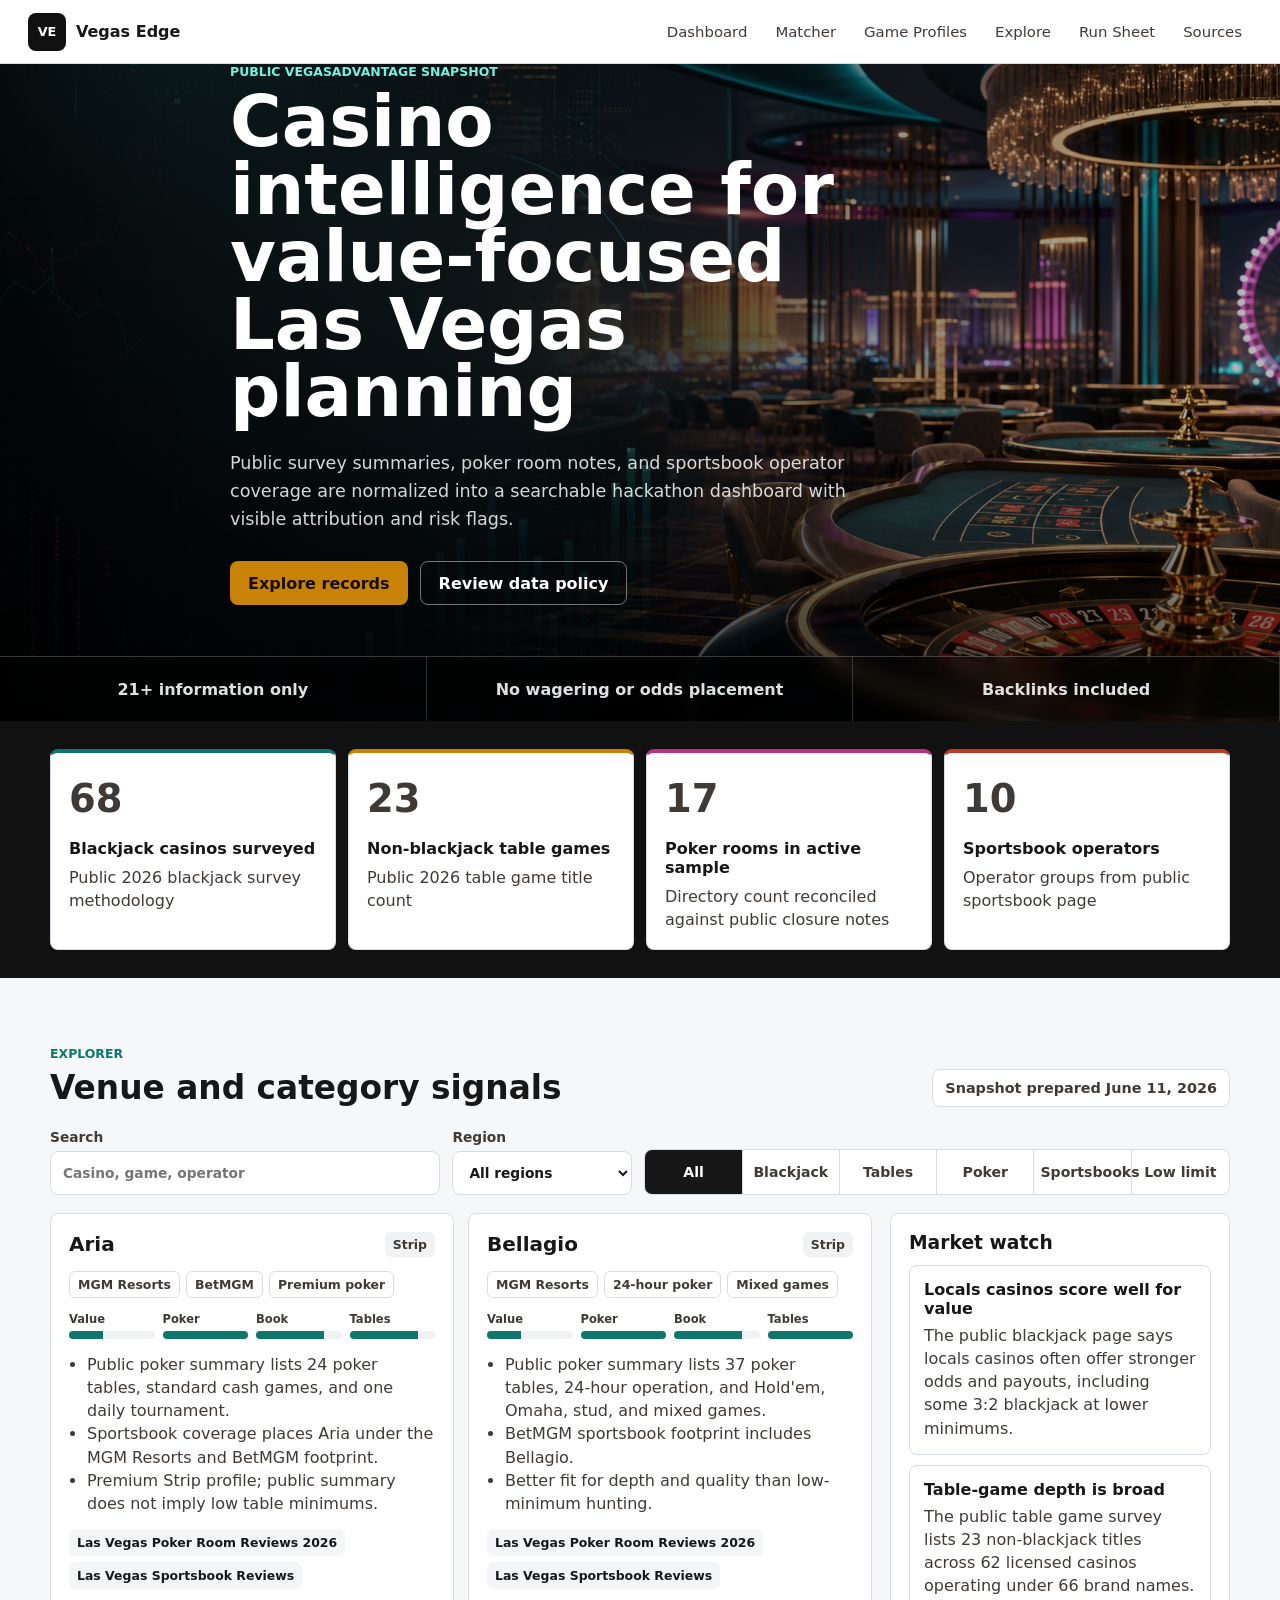
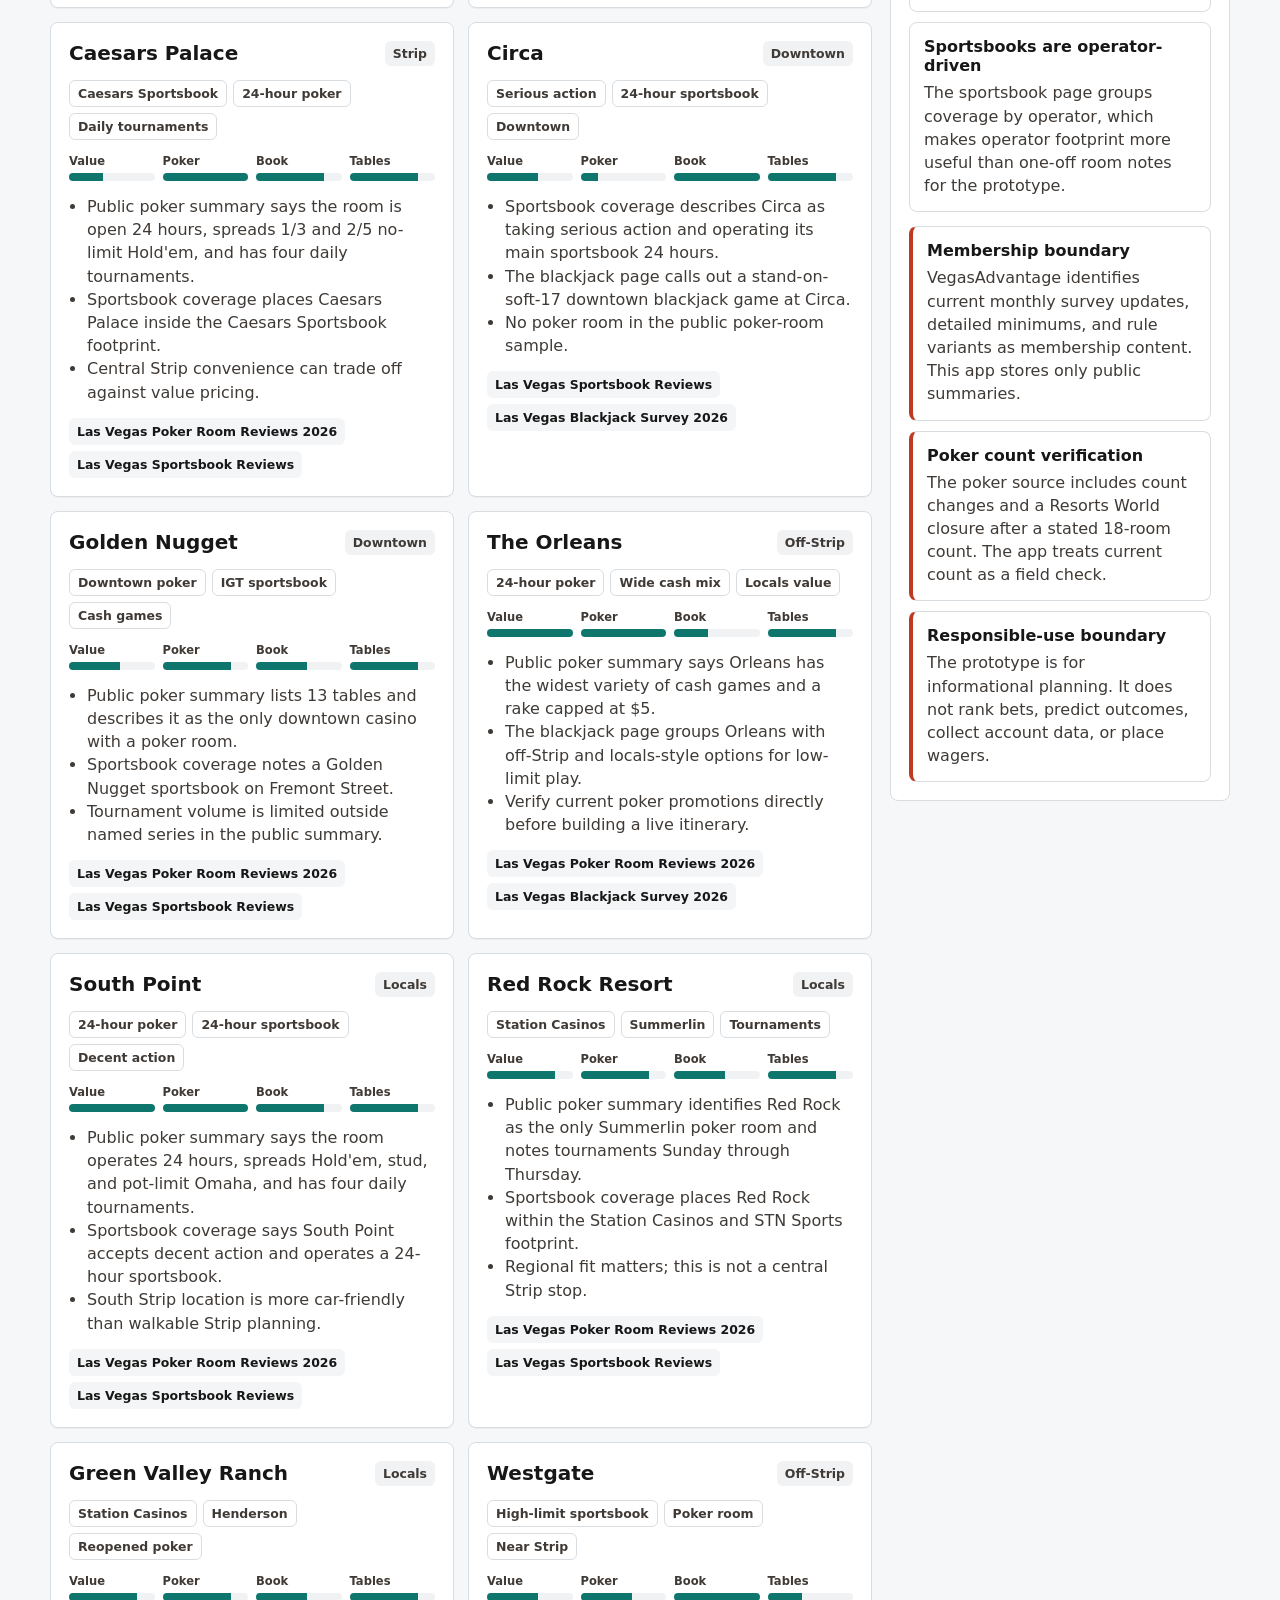
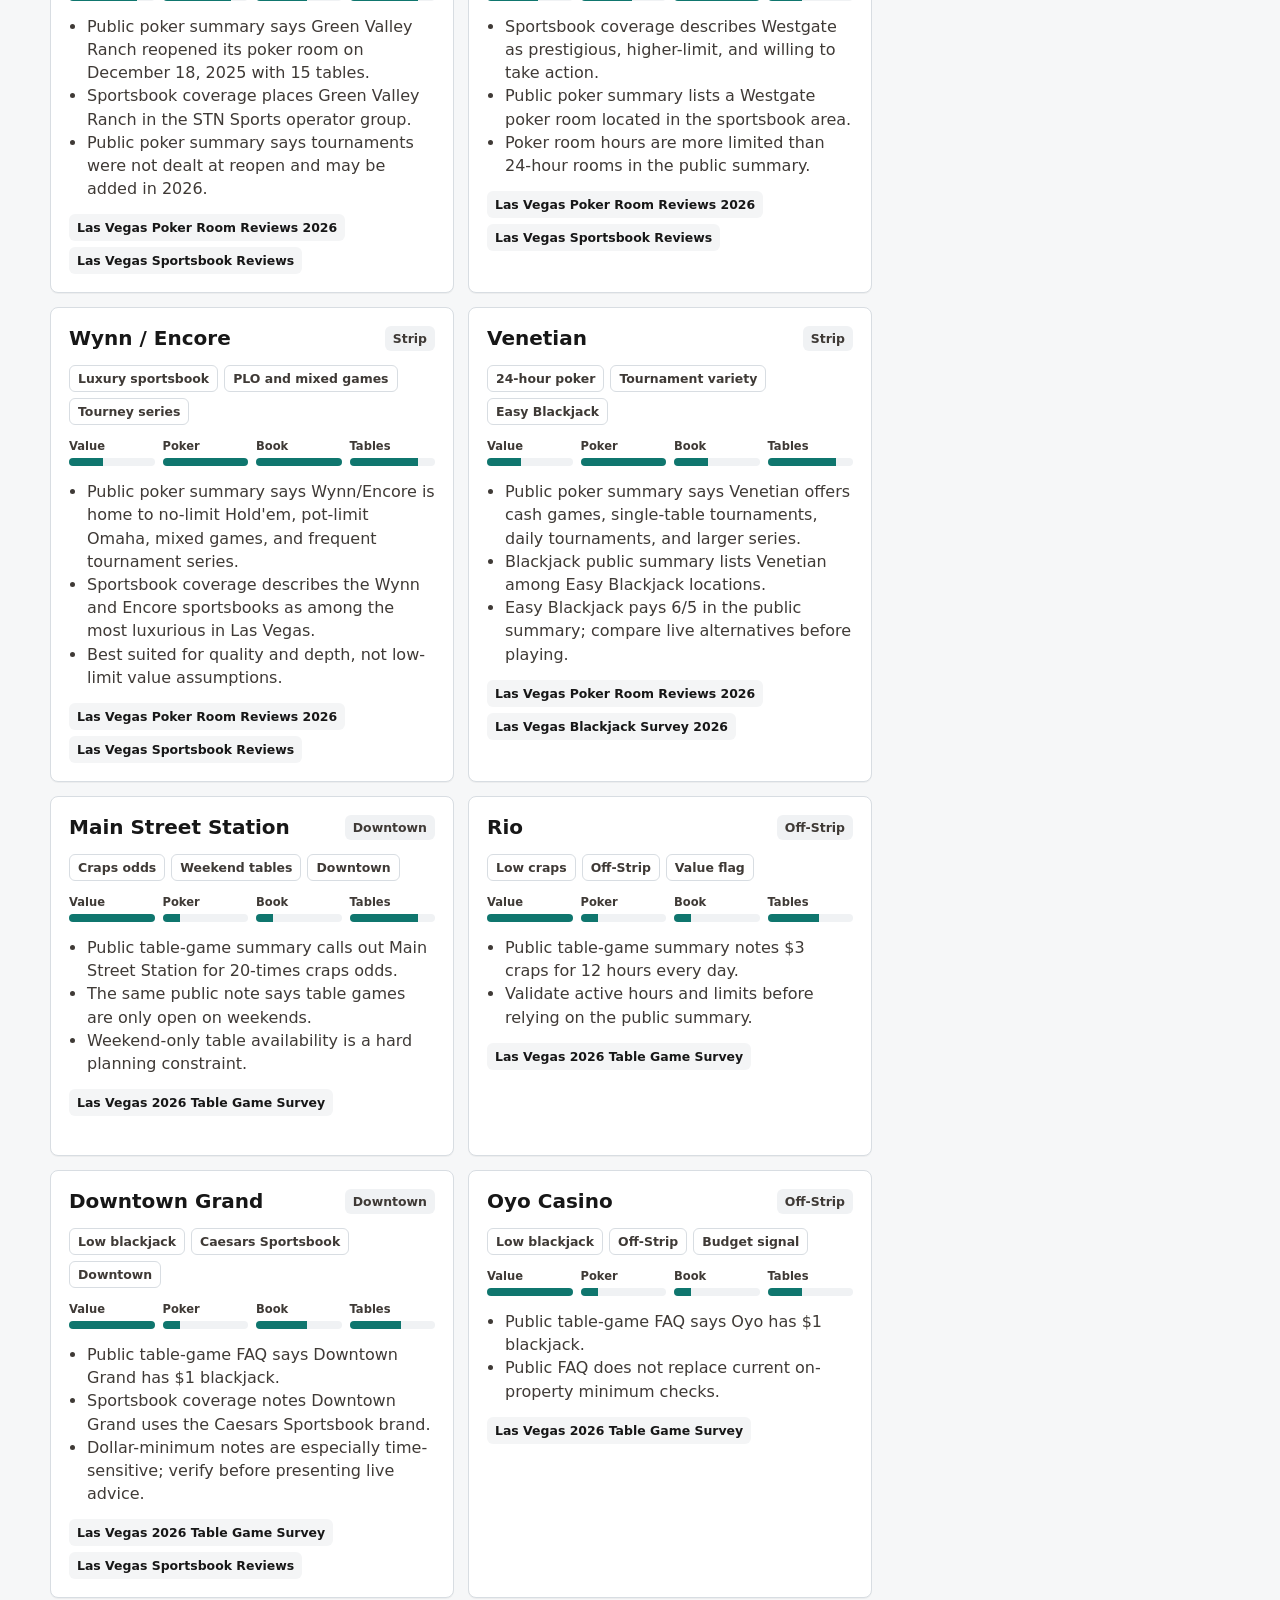
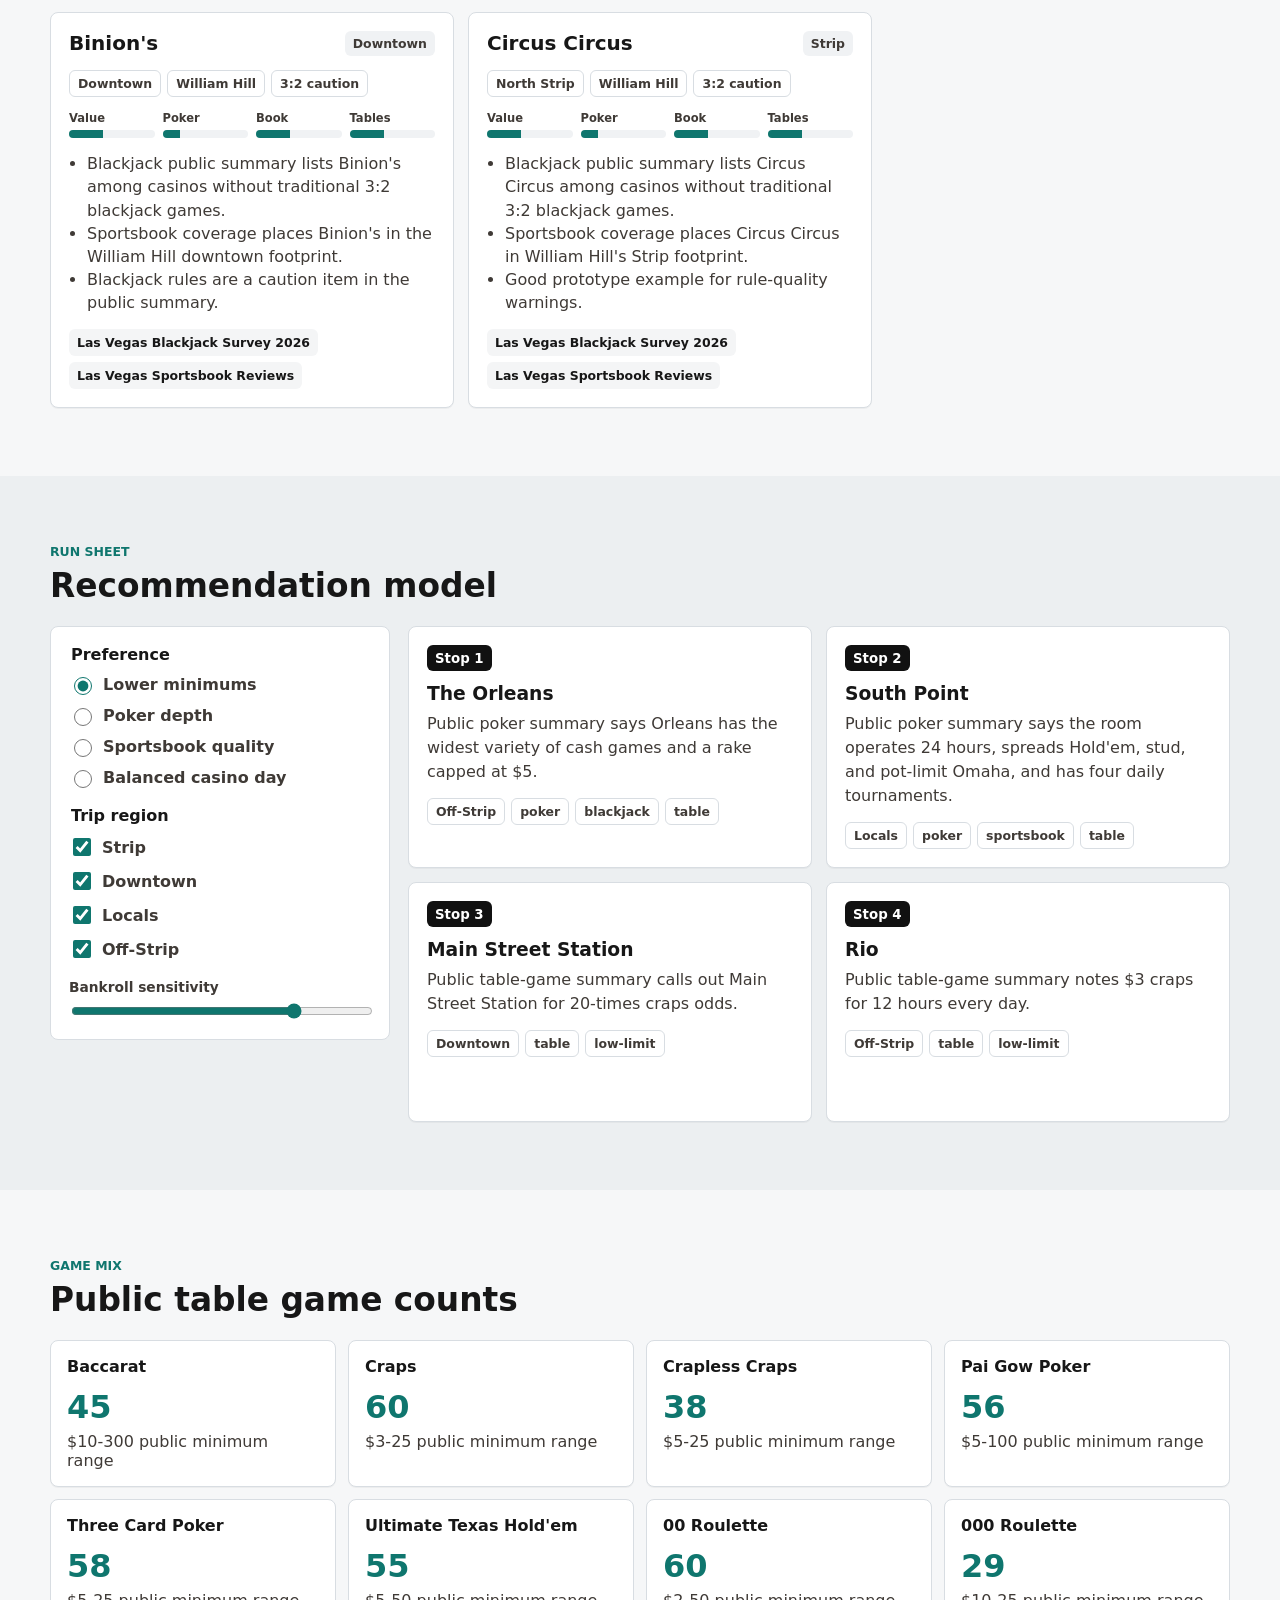
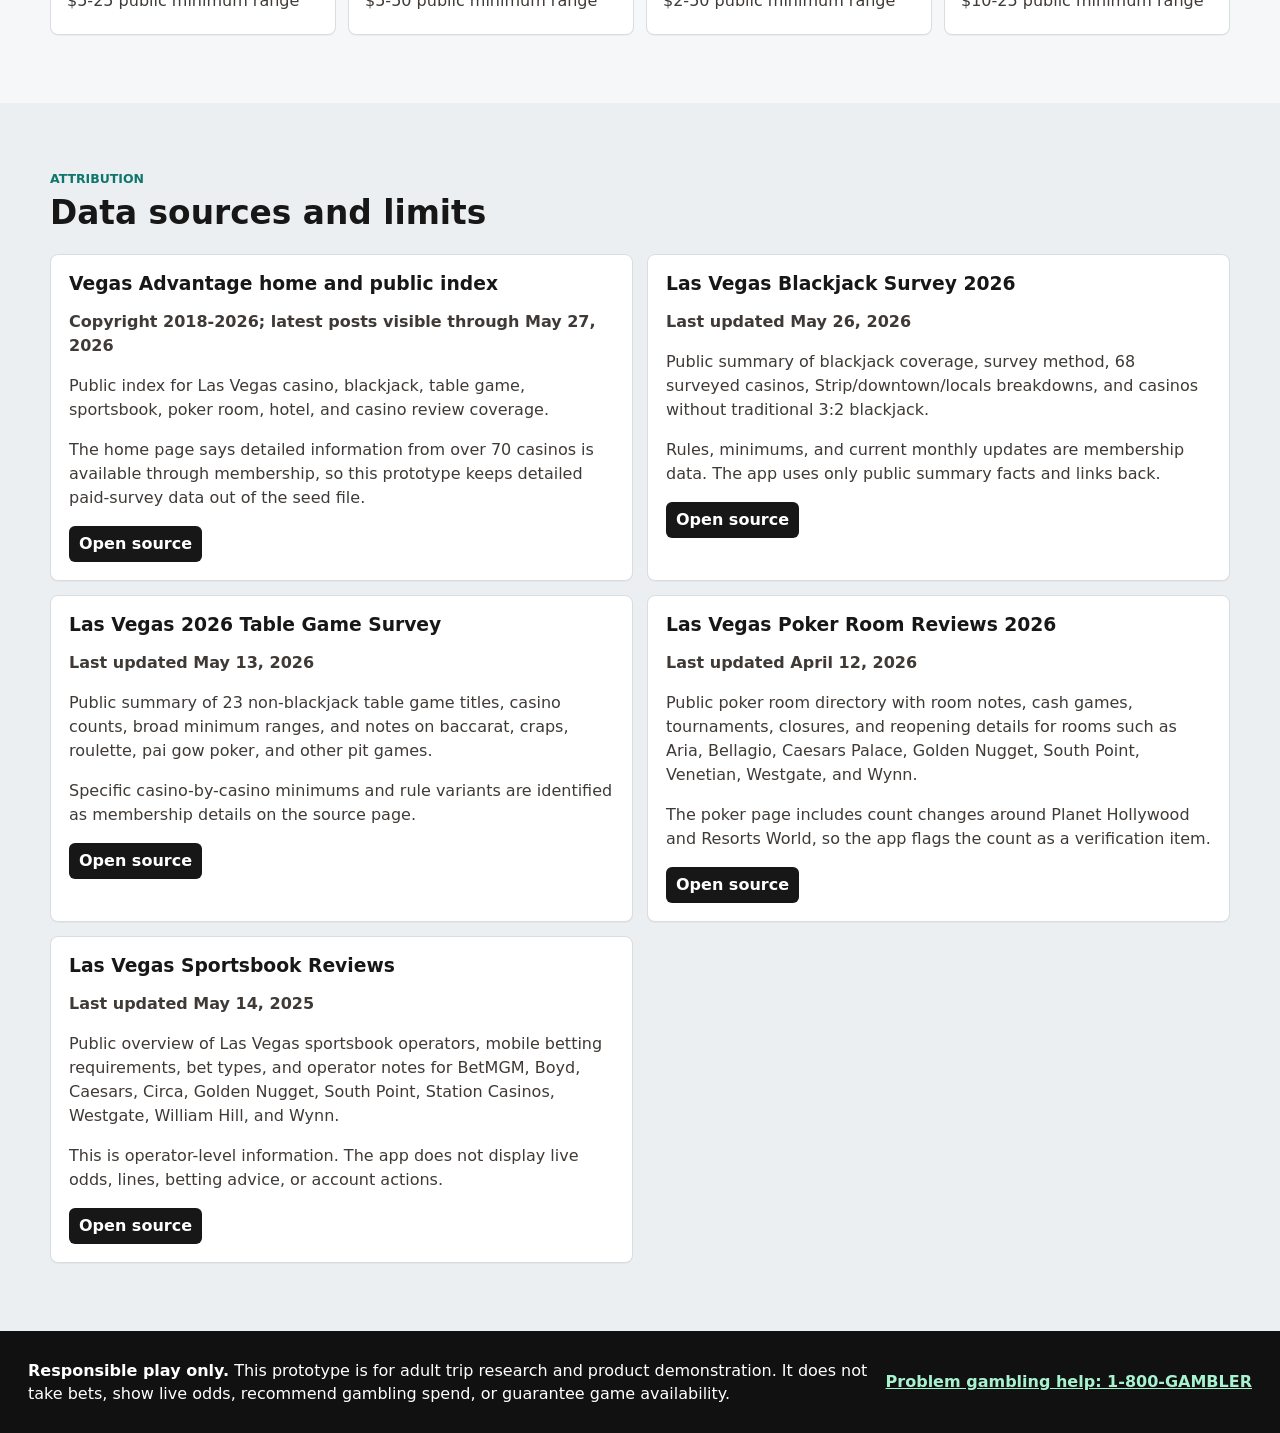
==== index.html @ fa3ef40b "Initial Draft - Game Profiles added Initial Draft - 1st cut can game profiles" ====
<!doctype html>
<html lang="en">
  <head>
    <meta charset="utf-8">
    <meta name="viewport" content="width=device-width, initial-scale=1">
    <title>Vegas Edge - VegasAdvantage Intelligence</title>
    <meta
      name="description"
      content="A hackathon prototype that turns public VegasAdvantage casino, table game, poker room, and sportsbook data into a responsible Las Vegas gambling intelligence dashboard."
    >
    <link rel="stylesheet" href="styles.css">
  </head>
  <body>
    <a class="skip-link" href="#main-content">Skip to content</a>

    <header class="site-header" aria-label="Primary">
      <div class="brand-lockup" aria-label="Vegas Edge">
        <span class="brand-mark" aria-hidden="true">VE</span>
        <span class="brand-name">Vegas Edge</span>
      </div>
      <nav class="top-nav" aria-label="Sections">
        <a href="#dashboard">Dashboard</a>
        <a href="recommend.html">Matcher</a>
        <a href="game-profiles.html">Game Profiles</a>
        <a href="#explore">Explore</a>
        <a href="#route">Run Sheet</a>
        <a href="#sources">Sources</a>
      </nav>
    </header>

    <main id="main-content">
      <section class="hero" id="dashboard" aria-labelledby="hero-title">
        <picture class="hero-media">
          <img src="assets/vegas-edge-hero.png" alt="Casino analytics dashboard concept with Las Vegas-inspired lights">
        </picture>
        <div class="hero-shade"></div>
        <div class="hero-content">
          <p class="eyebrow">Public VegasAdvantage snapshot</p>
          <h1 id="hero-title">Casino intelligence for value-focused Las Vegas planning</h1>
          <p class="hero-copy">
            Public survey summaries, poker room notes, and sportsbook operator coverage are normalized into a
            searchable hackathon dashboard with visible attribution and risk flags.
          </p>
          <div class="hero-actions" aria-label="Primary actions">
            <a class="button primary" href="#explore">Explore records</a>
            <a class="button secondary" href="#sources">Review data policy</a>
          </div>
        </div>
        <div class="hero-strip" aria-label="Data scope">
          <span>21+ information only</span>
          <span>No wagering or odds placement</span>
          <span>Backlinks included</span>
        </div>
      </section>

      <section class="status-band" aria-label="Market summary">
        <div class="section-inner metrics-grid" id="metrics-grid"></div>
      </section>

      <section class="section-block" id="explore" aria-labelledby="explore-title">
        <div class="section-inner">
          <div class="section-heading">
            <div>
              <p class="eyebrow">Explorer</p>
              <h2 id="explore-title">Venue and category signals</h2>
            </div>
            <div class="snapshot-pill" id="snapshot-pill"></div>
          </div>

          <div class="toolbar" aria-label="Filters">
            <label class="search-control">
              <span>Search</span>
              <input type="search" id="search-input" placeholder="Casino, game, operator">
            </label>
            <label class="select-control">
              <span>Region</span>
              <select id="region-select">
                <option value="all">All regions</option>
                <option value="Strip">Strip</option>
                <option value="Downtown">Downtown</option>
                <option value="Locals">Locals</option>
                <option value="Off-Strip">Off-Strip</option>
              </select>
            </label>
            <div class="segment-control" role="group" aria-label="Category">
              <button type="button" class="segment is-active" data-category="all">All</button>
              <button type="button" class="segment" data-category="blackjack">Blackjack</button>
              <button type="button" class="segment" data-category="table">Tables</button>
              <button type="button" class="segment" data-category="poker">Poker</button>
              <button type="button" class="segment" data-category="sportsbook">Sportsbooks</button>
              <button type="button" class="segment" data-category="low-limit">Low limit</button>
            </div>
          </div>

          <div class="content-grid">
            <div class="record-list" id="record-list" aria-live="polite"></div>
            <aside class="insight-panel" aria-labelledby="insights-title">
              <h3 id="insights-title">Market watch</h3>
              <div id="market-signals"></div>
              <div class="data-alerts" id="data-alerts"></div>
            </aside>
          </div>
        </div>
      </section>

      <section class="section-block muted" id="route" aria-labelledby="route-title">
        <div class="section-inner">
          <div class="section-heading">
            <div>
              <p class="eyebrow">Run Sheet</p>
              <h2 id="route-title">Recommendation model</h2>
            </div>
          </div>

          <div class="route-layout">
            <form class="planner-panel" id="planner-form">
              <fieldset>
                <legend>Preference</legend>
                <label>
                  <input type="radio" name="profile" value="value" checked>
                  Lower minimums
                </label>
                <label>
                  <input type="radio" name="profile" value="poker">
                  Poker depth
                </label>
                <label>
                  <input type="radio" name="profile" value="sportsbook">
                  Sportsbook quality
                </label>
                <label>
                  <input type="radio" name="profile" value="balanced">
                  Balanced casino day
                </label>
              </fieldset>

              <fieldset>
                <legend>Trip region</legend>
                <label>
                  <input type="checkbox" name="route-region" value="Strip" checked>
                  Strip
                </label>
                <label>
                  <input type="checkbox" name="route-region" value="Downtown" checked>
                  Downtown
                </label>
                <label>
                  <input type="checkbox" name="route-region" value="Locals" checked>
                  Locals
                </label>
                <label>
                  <input type="checkbox" name="route-region" value="Off-Strip" checked>
                  Off-Strip
                </label>
              </fieldset>

              <label class="range-control">
                <span>Bankroll sensitivity</span>
                <input type="range" id="bankroll-range" min="1" max="5" value="4">
              </label>
            </form>

            <div class="run-sheet" id="run-sheet" aria-live="polite"></div>
          </div>
        </div>
      </section>

      <section class="section-block" aria-labelledby="table-title">
        <div class="section-inner">
          <div class="section-heading">
            <div>
              <p class="eyebrow">Game Mix</p>
              <h2 id="table-title">Public table game counts</h2>
            </div>
          </div>
          <div class="game-grid" id="game-grid"></div>
        </div>
      </section>

      <section class="section-block muted" id="sources" aria-labelledby="sources-title">
        <div class="section-inner">
          <div class="section-heading">
            <div>
              <p class="eyebrow">Attribution</p>
              <h2 id="sources-title">Data sources and limits</h2>
            </div>
          </div>
          <div class="source-grid" id="source-grid"></div>
        </div>
      </section>
    </main>

    <footer class="site-footer">
      <div>
        <strong>Responsible play only.</strong>
        This prototype is for adult trip research and product demonstration. It does not take bets, show live odds,
        recommend gambling spend, or guarantee game availability.
      </div>
      <a href="https://www.ncpgambling.org/help-treatment/about-the-national-problem-gambling-helpline/" target="_blank" rel="noreferrer">
        Problem gambling help: 1-800-GAMBLER
      </a>
    </footer>

    <script src="src/data.js"></script>
    <script src="src/app.js"></script>
  </body>
</html>
---- styles.css ----
:root {
  color-scheme: light;
  --ink: #171717;
  --ink-soft: #3f3a36;
  --paper: #f6f7f8;
  --surface: #ffffff;
  --surface-strong: #f0f2f4;
  --line: #d8dde2;
  --teal: #0f766e;
  --magenta: #b83280;
  --gold: #c98208;
  --red: #bc3b22;
  --green: #28734e;
  --charcoal: #111111;
  --shadow: 0 18px 46px rgba(17, 17, 17, 0.16);
}

* {
  box-sizing: border-box;
}

html {
  scroll-behavior: smooth;
}

body {
  margin: 0;
  background: var(--paper);
  color: var(--ink);
  font-family:
    Inter, ui-sans-serif, system-ui, -apple-system, BlinkMacSystemFont, "Segoe UI",
    sans-serif;
  letter-spacing: 0;
}

a {
  color: inherit;
}

button,
input,
select {
  font: inherit;
}

.skip-link {
  position: absolute;
  left: 16px;
  top: -60px;
  z-index: 50;
  padding: 10px 14px;
  background: var(--surface);
  border: 1px solid var(--line);
  border-radius: 6px;
}

.skip-link:focus {
  top: 16px;
}

.site-header {
  position: sticky;
  top: 0;
  z-index: 20;
  display: flex;
  align-items: center;
  justify-content: space-between;
  gap: 18px;
  min-height: 64px;
  padding: 12px 28px;
  background: rgba(255, 255, 255, 0.92);
  border-bottom: 1px solid var(--line);
  backdrop-filter: blur(12px);
}

.brand-lockup {
  display: inline-flex;
  align-items: center;
  gap: 10px;
  min-width: 164px;
}

.brand-mark {
  display: grid;
  place-items: center;
  width: 38px;
  height: 38px;
  border-radius: 8px;
  background: var(--charcoal);
  color: white;
  font-size: 0.8rem;
  font-weight: 800;
}

.brand-name {
  font-weight: 800;
}

.top-nav {
  display: flex;
  align-items: center;
  gap: 8px;
  flex-wrap: wrap;
  justify-content: flex-end;
}

.top-nav a {
  padding: 8px 10px;
  border-radius: 6px;
  color: var(--ink-soft);
  font-size: 0.93rem;
  text-decoration: none;
}

.top-nav a:hover,
.top-nav a:focus-visible,
.top-nav a[aria-current="page"] {
  background: var(--surface-strong);
  color: var(--ink);
  outline: none;
}

.hero {
  position: relative;
  min-height: 620px;
  display: grid;
  align-items: end;
  overflow: hidden;
  color: white;
  background: var(--charcoal);
}

.hero-media,
.hero-media img,
.hero-shade {
  position: absolute;
  inset: 0;
}

.hero-media img {
  width: 100%;
  height: 100%;
  object-fit: cover;
}

.hero-shade {
  background:
    linear-gradient(90deg, rgba(0, 0, 0, 0.82), rgba(0, 0, 0, 0.54) 42%, rgba(0, 0, 0, 0.2)),
    linear-gradient(0deg, rgba(0, 0, 0, 0.58), rgba(0, 0, 0, 0.08) 45%);
}

.hero-content {
  position: relative;
  width: min(820px, calc(100% - 48px));
  margin: 0 auto 116px;
  padding-right: 190px;
}

.eyebrow {
  margin: 0 0 10px;
  color: var(--teal);
  font-size: 0.78rem;
  font-weight: 800;
  text-transform: uppercase;
}

.hero .eyebrow {
  color: #78f0df;
}

h1,
h2,
h3,
p {
  overflow-wrap: anywhere;
}

h1 {
  margin: 0;
  max-width: 760px;
  font-size: 4.4rem;
  line-height: 0.96;
  letter-spacing: 0;
}

.hero-copy {
  max-width: 680px;
  margin: 22px 0 0;
  color: rgba(255, 255, 255, 0.84);
  font-size: 1.1rem;
  line-height: 1.6;
}

.hero-actions {
  display: flex;
  gap: 12px;
  flex-wrap: wrap;
  margin-top: 28px;
}

.button {
  display: inline-flex;
  align-items: center;
  justify-content: center;
  min-height: 44px;
  padding: 0 18px;
  border-radius: 8px;
  font-weight: 800;
  text-decoration: none;
}

.button.primary {
  background: var(--gold);
  color: #160d02;
}

.button.secondary {
  border: 1px solid rgba(255, 255, 255, 0.44);
  color: white;
}

.hero-strip {
  position: absolute;
  left: 0;
  right: 0;
  bottom: 0;
  display: grid;
  grid-template-columns: repeat(3, 1fr);
  border-top: 1px solid rgba(255, 255, 255, 0.22);
  background: rgba(0, 0, 0, 0.5);
  backdrop-filter: blur(10px);
}

.hero-strip span {
  min-height: 64px;
  display: grid;
  place-items: center;
  padding: 12px 16px;
  border-right: 1px solid rgba(255, 255, 255, 0.18);
  color: rgba(255, 255, 255, 0.88);
  text-align: center;
  font-weight: 700;
}

.section-inner {
  width: min(1180px, calc(100% - 40px));
  margin: 0 auto;
}

.status-band {
  padding: 28px 0;
  background: var(--charcoal);
  color: white;
}

.metrics-grid {
  display: grid;
  grid-template-columns: repeat(4, minmax(0, 1fr));
  gap: 12px;
}

.metric-card,
.venue-card,
.source-card,
.game-card,
.signal-card,
.alert-card,
.run-card {
  border: 1px solid var(--line);
  border-radius: 8px;
  background: var(--surface);
  box-shadow: 0 1px 0 rgba(17, 17, 17, 0.04);
}

.metric-card {
  min-height: 154px;
  padding: 18px;
  color: var(--ink);
}

.metric-value {
  margin: 0;
  color: var(--ink);
  font-size: 2.4rem;
  line-height: 1;
  font-weight: 900;
}

.metric-card h3 {
  margin: 12px 0 8px;
  font-size: 1rem;
}

.metric-card p {
  margin: 0;
  color: var(--ink-soft);
  line-height: 1.45;
}

.metric-card[data-tone="teal"] {
  border-top: 4px solid var(--teal);
}

.metric-card[data-tone="magenta"] {
  border-top: 4px solid var(--magenta);
}

.metric-card[data-tone="gold"] {
  border-top: 4px solid var(--gold);
}

.metric-card[data-tone="red"] {
  border-top: 4px solid var(--red);
}

.section-block {
  padding: 68px 0;
}

.section-block.muted {
  background: #eceff1;
}

.section-heading {
  display: flex;
  align-items: end;
  justify-content: space-between;
  gap: 20px;
  margin-bottom: 22px;
}

h2 {
  margin: 0;
  font-size: 2.05rem;
  line-height: 1.08;
}

.snapshot-pill {
  display: inline-flex;
  align-items: center;
  min-height: 38px;
  padding: 0 12px;
  border: 1px solid var(--line);
  border-radius: 8px;
  background: var(--surface);
  color: var(--ink-soft);
  font-size: 0.9rem;
  font-weight: 700;
}

.toolbar {
  display: grid;
  grid-template-columns: minmax(220px, 1fr) 180px minmax(420px, 1.5fr);
  gap: 12px;
  align-items: end;
  margin-bottom: 18px;
}

.search-control,
.select-control,
.range-control {
  display: grid;
  gap: 6px;
  color: var(--ink-soft);
  font-size: 0.86rem;
  font-weight: 800;
}

.search-control input,
.select-control select {
  height: 44px;
  width: 100%;
  border: 1px solid var(--line);
  border-radius: 8px;
  background: var(--surface);
  color: var(--ink);
  padding: 0 12px;
}

.search-control input:focus,
.select-control select:focus,
.segment:focus-visible,
.button:focus-visible,
.source-card a:focus-visible,
.venue-card a:focus-visible,
.site-footer a:focus-visible {
  outline: 3px solid rgba(15, 118, 110, 0.28);
  outline-offset: 2px;
}

.segment-control {
  display: grid;
  grid-template-columns: repeat(6, minmax(0, 1fr));
  border: 1px solid var(--line);
  border-radius: 8px;
  overflow: hidden;
  background: var(--surface);
}

.segment {
  min-height: 44px;
  border: 0;
  border-right: 1px solid var(--line);
  background: transparent;
  color: var(--ink-soft);
  font-size: 0.88rem;
  font-weight: 800;
  cursor: pointer;
}

.segment:last-child {
  border-right: 0;
}

.segment.is-active {
  background: var(--ink);
  color: white;
}

.content-grid {
  display: grid;
  grid-template-columns: minmax(0, 1fr) 340px;
  gap: 18px;
  align-items: start;
}

.record-list {
  display: grid;
  grid-template-columns: repeat(2, minmax(0, 1fr));
  gap: 14px;
}

.venue-card {
  min-height: 360px;
  padding: 18px;
  display: grid;
  align-content: start;
  gap: 14px;
}

.venue-topline {
  display: flex;
  align-items: start;
  justify-content: space-between;
  gap: 12px;
}

.venue-card h3 {
  margin: 0;
  font-size: 1.25rem;
}

.region-tag {
  flex: 0 0 auto;
  padding: 5px 8px;
  border-radius: 6px;
  background: var(--surface-strong);
  color: var(--ink-soft);
  font-size: 0.78rem;
  font-weight: 900;
}

.tag-row,
.source-links,
.score-row {
  display: flex;
  flex-wrap: wrap;
  gap: 6px;
}

.tag {
  padding: 5px 8px;
  border: 1px solid var(--line);
  border-radius: 6px;
  color: var(--ink-soft);
  font-size: 0.78rem;
  font-weight: 800;
}

.score-row {
  display: grid;
  grid-template-columns: repeat(4, minmax(0, 1fr));
  gap: 8px;
}

.score {
  display: grid;
  gap: 5px;
}

.score span {
  font-size: 0.72rem;
  color: var(--ink-soft);
  font-weight: 800;
}

.score-bar {
  height: 8px;
  border-radius: 999px;
  background: var(--surface-strong);
  overflow: hidden;
}

.score-bar b {
  display: block;
  height: 100%;
  width: calc(var(--score) * 20%);
  background: var(--teal);
}

.venue-card ul {
  margin: 0;
  padding-left: 18px;
  color: var(--ink-soft);
  line-height: 1.45;
}

.source-links a {
  padding: 6px 8px;
  border-radius: 6px;
  background: #f4f5f6;
  color: var(--ink);
  font-size: 0.78rem;
  font-weight: 900;
  text-decoration: none;
}

.empty-state {
  grid-column: 1 / -1;
  padding: 26px;
  border: 1px dashed var(--line);
  border-radius: 8px;
  background: var(--surface);
  color: var(--ink-soft);
}

.insight-panel {
  position: sticky;
  top: 88px;
  padding: 18px;
  border: 1px solid var(--line);
  border-radius: 8px;
  background: var(--surface);
}

.insight-panel h3 {
  margin: 0 0 12px;
}

.signal-card,
.alert-card {
  padding: 14px;
  box-shadow: none;
}

.signal-card + .signal-card,
.alert-card + .alert-card {
  margin-top: 10px;
}

.signal-card strong,
.alert-card strong {
  display: block;
  margin-bottom: 6px;
}

.signal-card p,
.alert-card p {
  margin: 0;
  color: var(--ink-soft);
  line-height: 1.45;
}

.data-alerts {
  margin-top: 14px;
}

.alert-card {
  border-left: 4px solid var(--red);
}

.route-layout {
  display: grid;
  grid-template-columns: 340px minmax(0, 1fr);
  gap: 18px;
  align-items: start;
}

.planner-panel {
  display: grid;
  gap: 18px;
  padding: 18px;
  border: 1px solid var(--line);
  border-radius: 8px;
  background: var(--surface);
}

fieldset {
  display: grid;
  gap: 10px;
  margin: 0;
  padding: 0;
  border: 0;
}

legend {
  margin-bottom: 10px;
  color: var(--ink);
  font-weight: 900;
}

fieldset label {
  display: flex;
  align-items: center;
  gap: 8px;
  color: var(--ink-soft);
  font-weight: 700;
}

input[type="radio"],
input[type="checkbox"] {
  width: 18px;
  height: 18px;
  accent-color: var(--teal);
}

input[type="range"] {
  width: 100%;
  accent-color: var(--teal);
}

.run-sheet {
  display: grid;
  grid-template-columns: repeat(2, minmax(0, 1fr));
  gap: 14px;
}

.run-card {
  min-height: 240px;
  padding: 18px;
}

.run-card small {
  display: inline-flex;
  align-items: center;
  min-height: 26px;
  padding: 0 8px;
  border-radius: 6px;
  background: var(--charcoal);
  color: white;
  font-weight: 900;
}

.run-card h3 {
  margin: 12px 0 8px;
}

.run-card p {
  margin: 0;
  color: var(--ink-soft);
  line-height: 1.5;
}

.run-card .tag-row {
  margin-top: 14px;
}

.game-grid {
  display: grid;
  grid-template-columns: repeat(4, minmax(0, 1fr));
  gap: 12px;
}

.game-card {
  min-height: 136px;
  padding: 16px;
}

.game-card h3 {
  margin: 0 0 12px;
  font-size: 1rem;
}

.game-card .count {
  margin: 0;
  color: var(--teal);
  font-size: 2rem;
  font-weight: 900;
}

.game-card p {
  margin: 6px 0 0;
  color: var(--ink-soft);
}

.source-grid {
  display: grid;
  grid-template-columns: repeat(2, minmax(0, 1fr));
  gap: 14px;
}

.source-card {
  min-height: 260px;
  padding: 18px;
}

.source-card h3 {
  margin: 0 0 8px;
}

.source-card p {
  color: var(--ink-soft);
  line-height: 1.5;
}

.source-card a {
  display: inline-flex;
  align-items: center;
  min-height: 36px;
  padding: 0 10px;
  border-radius: 6px;
  background: var(--ink);
  color: white;
  font-weight: 900;
  text-decoration: none;
}

.site-footer {
  display: flex;
  align-items: center;
  justify-content: space-between;
  gap: 18px;
  padding: 28px;
  background: var(--charcoal);
  color: white;
  line-height: 1.45;
}

.site-footer a {
  flex: 0 0 auto;
  color: #a7f3d0;
  font-weight: 900;
}

.matcher-hero {
  padding: 72px 0 54px;
  background:
    linear-gradient(90deg, rgba(17, 17, 17, 0.94), rgba(17, 17, 17, 0.76)),
    url("assets/vegas-edge-hero.png") center / cover;
  color: white;
}

.matcher-hero-inner {
  display: grid;
  grid-template-columns: minmax(0, 1fr) 340px;
  gap: 28px;
  align-items: end;
}

.matcher-hero h1 {
  max-width: 900px;
  font-size: 3.65rem;
}

.snapshot-card,
.profile-summary,
.method-card,
.match-card {
  border: 1px solid var(--line);
  border-radius: 8px;
  background: var(--surface);
  box-shadow: 0 1px 0 rgba(17, 17, 17, 0.04);
}

.snapshot-card {
  padding: 18px;
  color: var(--ink);
  border-top: 4px solid var(--gold);
}

.snapshot-card p {
  margin: 8px 0 0;
  color: var(--ink-soft);
  line-height: 1.45;
}

.matcher-layout {
  display: grid;
  grid-template-columns: 340px minmax(0, 1fr);
  gap: 18px;
  align-items: start;
}

.recommend-form {
  position: sticky;
  top: 88px;
  display: grid;
  gap: 18px;
  padding: 18px;
  border: 1px solid var(--line);
  border-radius: 8px;
  background: var(--surface);
}

.compact-heading {
  margin-bottom: 0;
}

.range-title {
  color: var(--ink-soft);
}

.range-labels {
  display: grid;
  grid-template-columns: 1fr auto 1fr;
  gap: 10px;
  align-items: center;
  color: var(--ink-soft);
  font-size: 0.78rem;
}

.range-labels strong {
  color: var(--ink);
  text-align: center;
}

.range-labels span:last-child {
  text-align: right;
}

.profile-summary {
  padding: 14px;
  border-left: 4px solid var(--teal);
}

.profile-summary strong {
  display: block;
  margin-bottom: 6px;
}

.profile-summary p {
  margin: 0 0 6px;
  color: var(--ink-soft);
  line-height: 1.45;
}

.profile-summary p:last-child {
  margin-bottom: 0;
}

.recommend-results {
  min-width: 0;
}

.result-header {
  display: flex;
  justify-content: space-between;
  gap: 18px;
  align-items: end;
  margin-bottom: 18px;
}

.recommend-columns {
  display: grid;
  grid-template-columns: repeat(2, minmax(0, 1fr));
  gap: 14px;
  align-items: start;
}

.recommend-columns > div > h3 {
  margin: 0 0 10px;
}

.recommend-list {
  display: grid;
  gap: 12px;
}

.match-card {
  display: grid;
  gap: 14px;
  padding: 18px;
  min-height: 300px;
}

.match-card-top {
  display: flex;
  align-items: center;
  gap: 10px;
}

.match-card h3 {
  margin: 0;
  font-size: 1.22rem;
}

.match-card p {
  margin: 0;
  color: var(--ink-soft);
  line-height: 1.48;
}

.rank-pill {
  display: inline-flex;
  align-items: center;
  justify-content: center;
  min-width: 34px;
  min-height: 28px;
  padding: 0 8px;
  border-radius: 6px;
  background: var(--charcoal);
  color: white;
  font-size: 0.78rem;
  font-weight: 900;
}

.caveat {
  padding: 10px;
  border-left: 4px solid var(--gold);
  background: #fbf7ed;
}

.method-grid {
  display: grid;
  grid-template-columns: 1.2fr repeat(4, minmax(0, 1fr));
  gap: 14px;
}

.method-card {
  padding: 16px;
}

.method-card h3 {
  margin: 0 0 8px;
}

.method-card p {
  margin: 0;
  color: var(--ink-soft);
  line-height: 1.45;
}

.profile-index-hero,
.profile-detail-hero {
  padding: 72px 0 54px;
  background:
    linear-gradient(90deg, rgba(17, 17, 17, 0.94), rgba(17, 17, 17, 0.7)),
    url("assets/vegas-edge-hero.png") center / cover;
  color: white;
}

.profile-index-hero-inner,
.profile-detail-hero-inner {
  display: grid;
  grid-template-columns: minmax(0, 1fr) 360px;
  gap: 28px;
  align-items: end;
}

.profile-index-hero h1,
.profile-detail-hero h1 {
  max-width: 900px;
  font-size: 3.65rem;
}

.profile-link-grid {
  display: grid;
  grid-template-columns: repeat(3, minmax(0, 1fr));
  gap: 14px;
}

.profile-link-card {
  display: grid;
  min-height: 390px;
  overflow: hidden;
  border: 1px solid var(--line);
  border-radius: 8px;
  background: var(--surface);
  color: var(--ink);
  text-decoration: none;
  box-shadow: 0 1px 0 rgba(17, 17, 17, 0.04);
}

.profile-link-card:hover,
.profile-link-card:focus-visible {
  transform: translateY(-2px);
  box-shadow: var(--shadow);
  outline: none;
}

.profile-link-card img {
  width: 100%;
  aspect-ratio: 16 / 10;
  object-fit: cover;
  display: block;
}

.profile-link-body {
  display: grid;
  gap: 8px;
  padding: 16px;
}

.profile-link-body strong {
  font-size: 1.2rem;
}

.profile-link-body span {
  color: var(--ink-soft);
  line-height: 1.45;
}

.profile-detail-image {
  width: 100%;
  border: 1px solid rgba(255, 255, 255, 0.28);
  border-radius: 8px;
  box-shadow: var(--shadow);
}

.back-link {
  display: inline-flex;
  align-items: center;
  min-height: 36px;
  margin-bottom: 18px;
  padding: 0 10px;
  border: 1px solid rgba(255, 255, 255, 0.38);
  border-radius: 6px;
  color: white;
  font-weight: 900;
  text-decoration: none;
}

.profile-detail-layout {
  display: grid;
  grid-template-columns: minmax(0, 1fr) 320px;
  gap: 18px;
  align-items: start;
}

.profile-article,
.profile-facts {
  border: 1px solid var(--line);
  border-radius: 8px;
  background: var(--surface);
}

.profile-article {
  padding: 26px;
}

.profile-article section + section {
  margin-top: 30px;
  padding-top: 28px;
  border-top: 1px solid var(--line);
}

.profile-article h2,
.profile-facts h2 {
  margin: 0 0 12px;
  font-size: 1.35rem;
}

.profile-article p {
  margin: 0;
  color: var(--ink-soft);
  line-height: 1.62;
}

.profile-article p + p {
  margin-top: 14px;
}

.lead-sentence {
  color: var(--ink);
  font-size: 1.18rem;
  font-weight: 800;
}

.profile-facts {
  position: sticky;
  top: 88px;
  display: grid;
  gap: 18px;
  padding: 18px;
}

.vertical-score-row {
  grid-template-columns: 1fr;
}

.profile-source-links {
  display: grid;
}

.profile-source-links a {
  justify-content: center;
}

@media (max-width: 1080px) {
  h1 {
    font-size: 3.35rem;
  }

  .hero-content {
    padding-right: 0;
  }

  .metrics-grid,
  .game-grid {
    grid-template-columns: repeat(2, minmax(0, 1fr));
  }

  .toolbar,
  .content-grid,
  .route-layout,
  .matcher-hero-inner,
  .matcher-layout,
  .recommend-columns,
  .method-grid,
  .profile-index-hero-inner,
  .profile-detail-hero-inner,
  .profile-detail-layout {
    grid-template-columns: 1fr;
  }

  .insight-panel,
  .recommend-form,
  .profile-facts {
    position: static;
  }

  .profile-link-grid {
    grid-template-columns: repeat(2, minmax(0, 1fr));
  }
}

@media (max-width: 760px) {
  .site-header,
  .section-heading,
  .site-footer {
    align-items: flex-start;
    flex-direction: column;
  }

  .top-nav {
    justify-content: flex-start;
  }

  .hero {
    min-height: 700px;
  }

  .hero-content {
    width: min(100% - 32px, 680px);
    margin-bottom: 188px;
  }

  h1 {
    font-size: 2.55rem;
    line-height: 1.02;
  }

  .hero-copy {
    font-size: 1rem;
  }

  .hero-strip {
    grid-template-columns: 1fr;
  }

  .hero-strip span {
    min-height: 48px;
    border-right: 0;
    border-bottom: 1px solid rgba(255, 255, 255, 0.18);
  }

  .metrics-grid,
  .record-list,
  .run-sheet,
  .game-grid,
  .source-grid,
  .recommend-columns,
  .profile-link-grid,
  .segment-control {
    grid-template-columns: 1fr;
  }

  .segment {
    border-right: 0;
    border-bottom: 1px solid var(--line);
  }

  .segment:last-child {
    border-bottom: 0;
  }

  .score-row {
    grid-template-columns: repeat(2, minmax(0, 1fr));
  }

  .matcher-hero {
    padding: 52px 0 42px;
  }

  .matcher-hero h1 {
    font-size: 2.55rem;
  }

  .profile-index-hero,
  .profile-detail-hero {
    padding: 52px 0 42px;
  }

  .profile-index-hero h1,
  .profile-detail-hero h1 {
    font-size: 2.55rem;
  }

  .result-header {
    align-items: flex-start;
    flex-direction: column;
  }

  .range-labels {
    grid-template-columns: 1fr;
  }

  .range-labels strong,
  .range-labels span:last-child {
    text-align: left;
  }
}

@media (max-width: 430px) {
  .site-header {
    padding: 12px 16px;
  }

  .section-inner {
    width: min(100% - 24px, 1180px);
  }

  h1 {
    font-size: 2.15rem;
  }

  h2 {
    font-size: 1.65rem;
  }

  .hero-actions {
    flex-direction: column;
  }

  .button {
    width: 100%;
  }
}
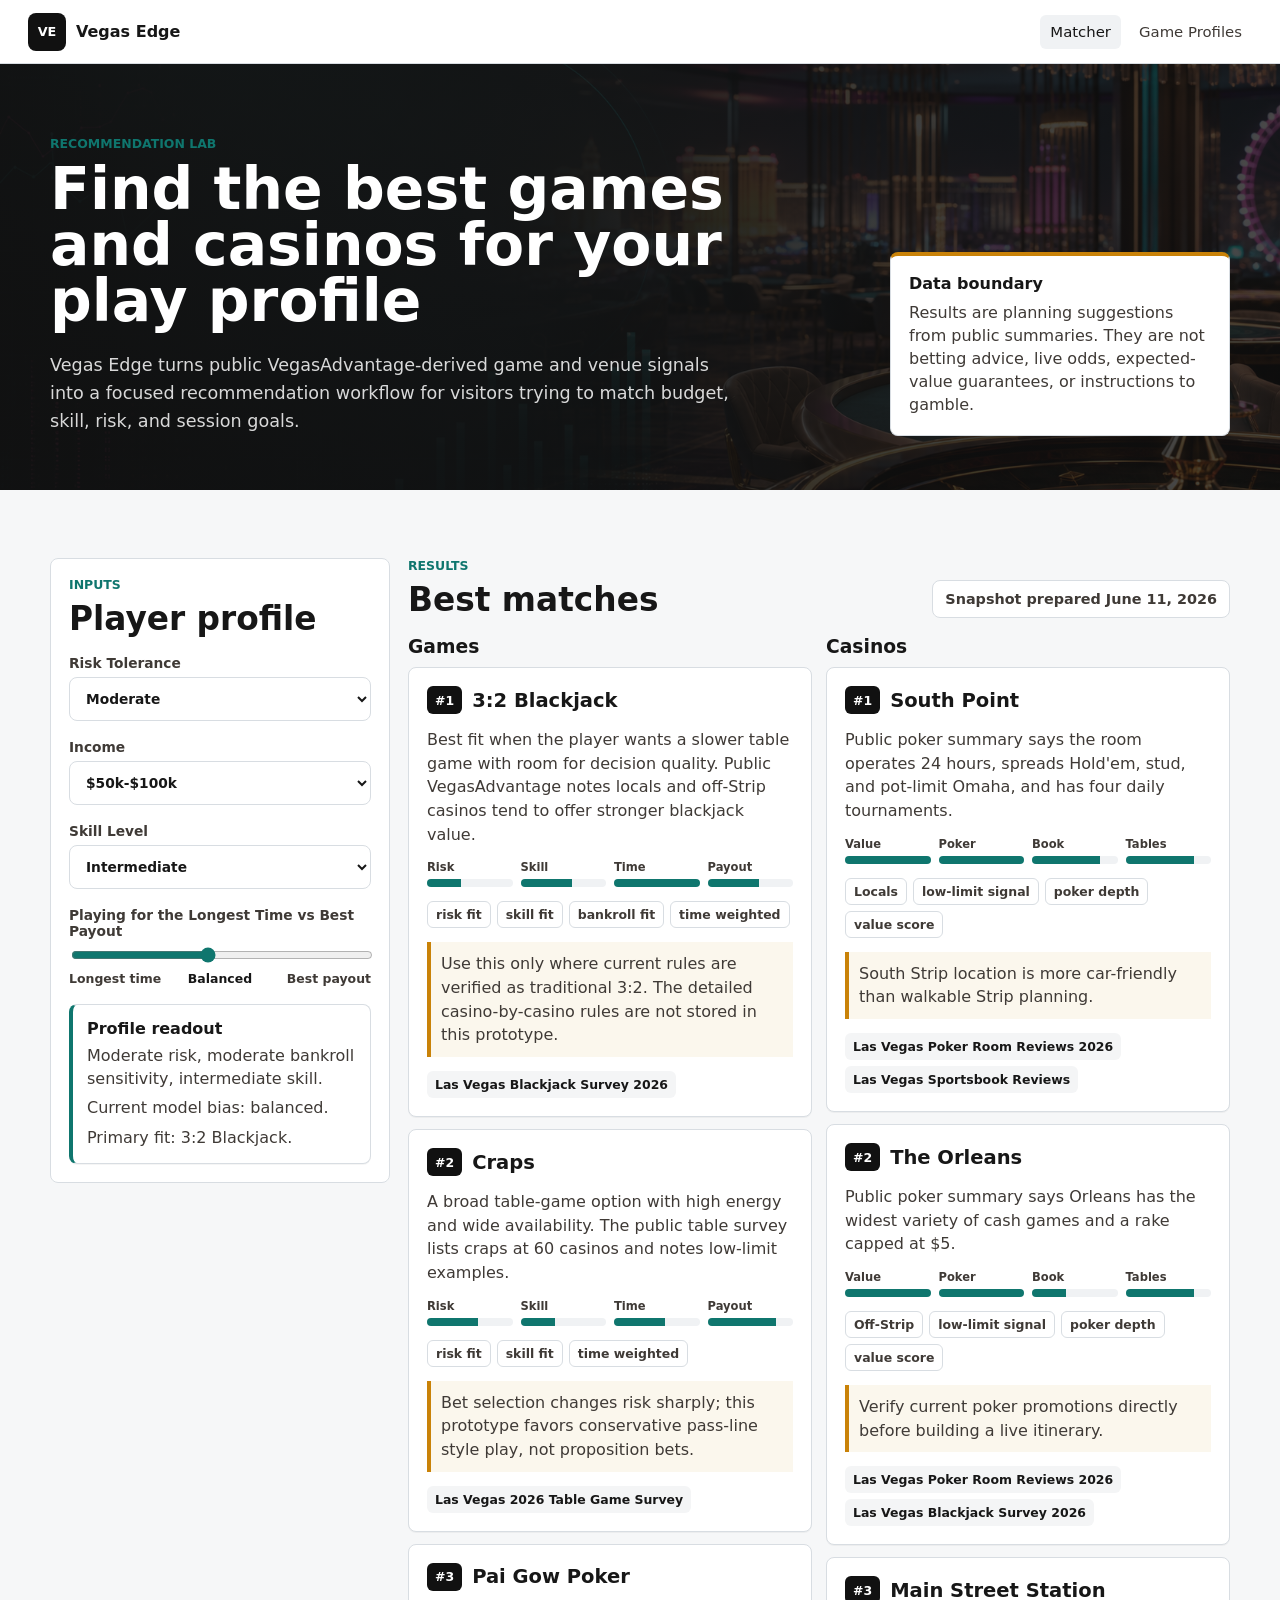
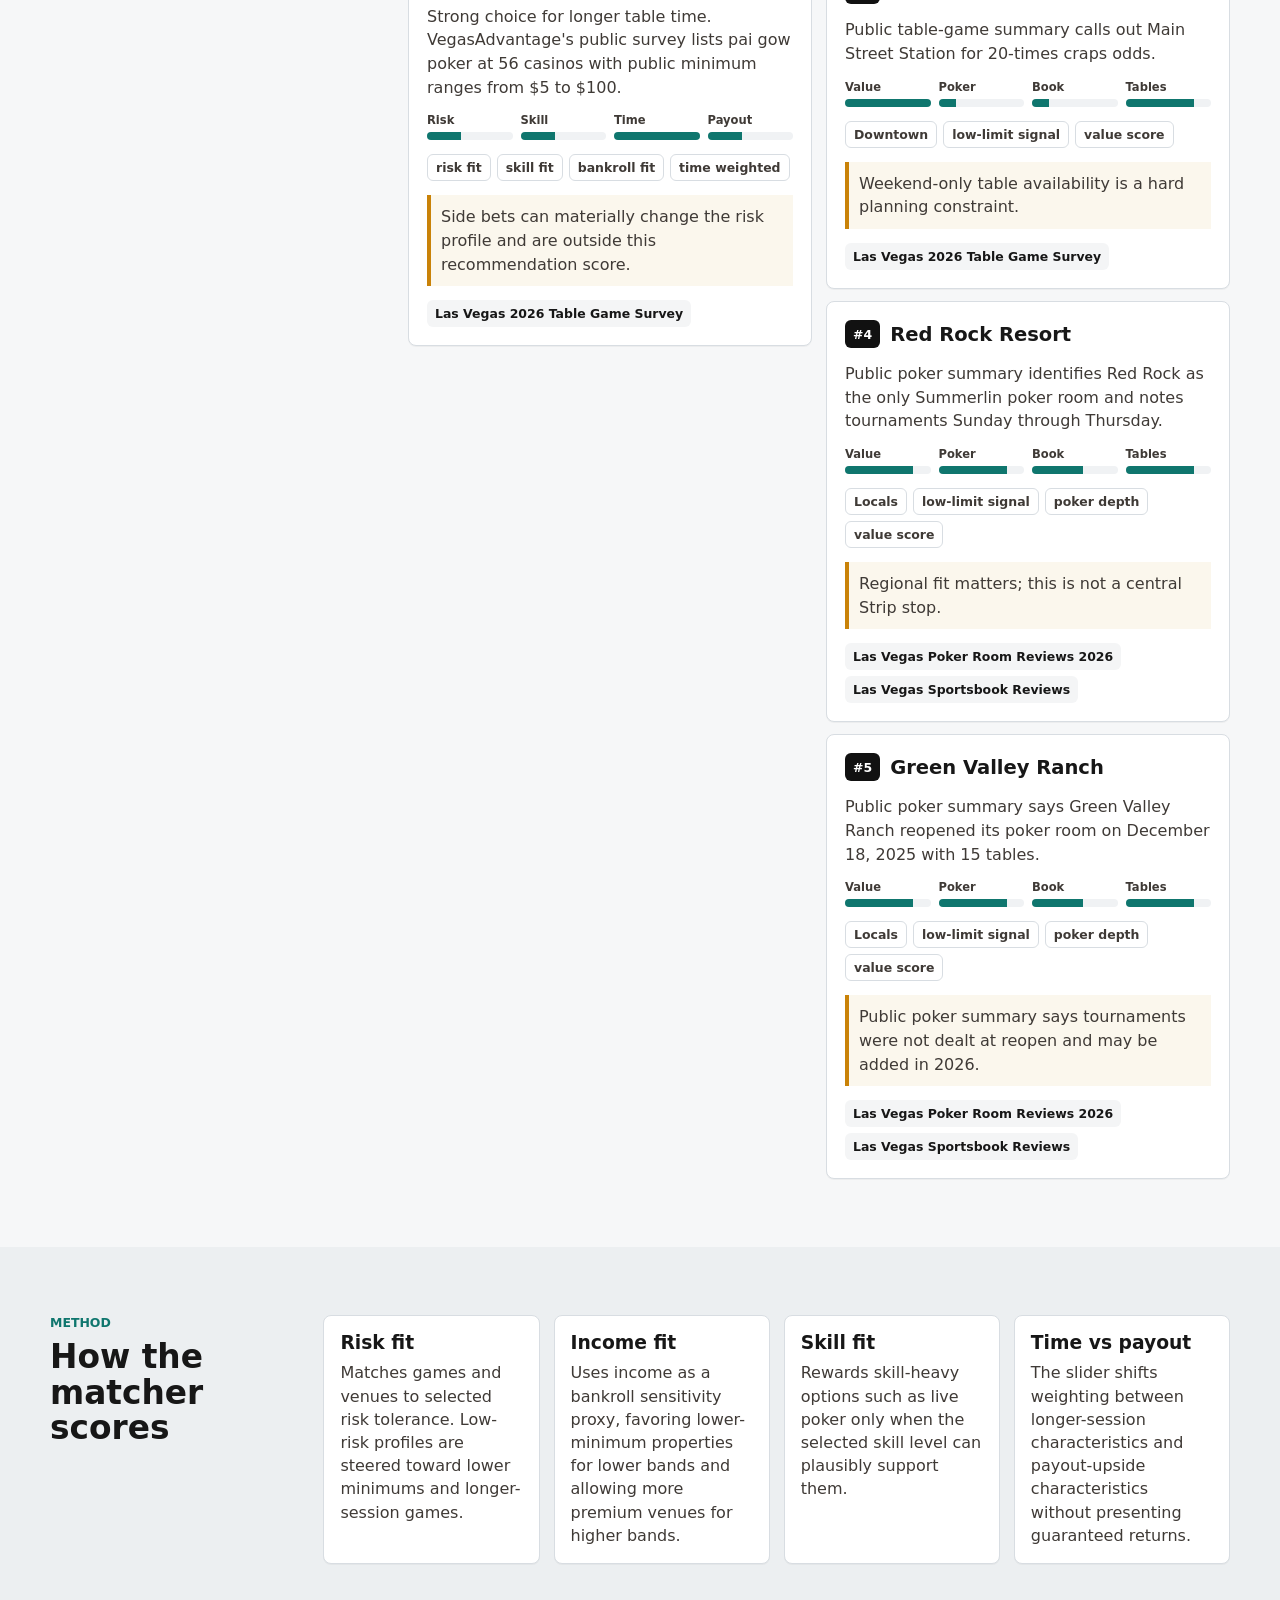
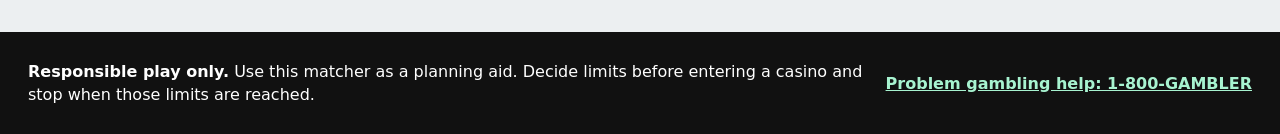
==== commit 43f16f64: "Removed Confusing Pages from App Removed Confusing Pages from App" ====
--- a/index.html
+++ b/index.html
@@ -3,10 +3,10 @@
   <head>
     <meta charset="utf-8">
     <meta name="viewport" content="width=device-width, initial-scale=1">
-    <title>Vegas Edge - VegasAdvantage Intelligence</title>
+    <title>Vegas Edge Matcher - Game and Casino Recommendations</title>
     <meta
       name="description"
-      content="A hackathon prototype that turns public VegasAdvantage casino, table game, poker room, and sportsbook data into a responsible Las Vegas gambling intelligence dashboard."
+      content="Match risk tolerance, income, skill level, and play style to public VegasAdvantage-derived game and casino recommendations."
     >
     <link rel="stylesheet" href="styles.css">
   </head>
@@ -19,173 +19,132 @@
         <span class="brand-name">Vegas Edge</span>
       </div>
       <nav class="top-nav" aria-label="Sections">
-        <a href="#dashboard">Dashboard</a>
-        <a href="recommend.html">Matcher</a>
+        <a href="index.html" aria-current="page">Matcher</a>
         <a href="game-profiles.html">Game Profiles</a>
-        <a href="#explore">Explore</a>
-        <a href="#route">Run Sheet</a>
-        <a href="#sources">Sources</a>
       </nav>
     </header>
 
     <main id="main-content">
-      <section class="hero" id="dashboard" aria-labelledby="hero-title">
-        <picture class="hero-media">
-          <img src="assets/vegas-edge-hero.png" alt="Casino analytics dashboard concept with Las Vegas-inspired lights">
-        </picture>
-        <div class="hero-shade"></div>
-        <div class="hero-content">
-          <p class="eyebrow">Public VegasAdvantage snapshot</p>
-          <h1 id="hero-title">Casino intelligence for value-focused Las Vegas planning</h1>
-          <p class="hero-copy">
-            Public survey summaries, poker room notes, and sportsbook operator coverage are normalized into a
-            searchable hackathon dashboard with visible attribution and risk flags.
-          </p>
-          <div class="hero-actions" aria-label="Primary actions">
-            <a class="button primary" href="#explore">Explore records</a>
-            <a class="button secondary" href="#sources">Review data policy</a>
+      <section class="matcher-hero" aria-labelledby="matcher-title">
+        <div class="section-inner matcher-hero-inner">
+          <div>
+            <p class="eyebrow">Recommendation Lab</p>
+            <h1 id="matcher-title">Find the best games and casinos for your play profile</h1>
+            <p class="hero-copy">
+              Vegas Edge turns public VegasAdvantage-derived game and venue signals into a focused
+              recommendation workflow for visitors trying to match budget, skill, risk, and session goals.
+            </p>
           </div>
-        </div>
-        <div class="hero-strip" aria-label="Data scope">
-          <span>21+ information only</span>
-          <span>No wagering or odds placement</span>
-          <span>Backlinks included</span>
-        </div>
-      </section>
-
-      <section class="status-band" aria-label="Market summary">
-        <div class="section-inner metrics-grid" id="metrics-grid"></div>
-      </section>
-
-      <section class="section-block" id="explore" aria-labelledby="explore-title">
-        <div class="section-inner">
-          <div class="section-heading">
-            <div>
-              <p class="eyebrow">Explorer</p>
-              <h2 id="explore-title">Venue and category signals</h2>
-            </div>
-            <div class="snapshot-pill" id="snapshot-pill"></div>
-          </div>
-
-          <div class="toolbar" aria-label="Filters">
-            <label class="search-control">
-              <span>Search</span>
-              <input type="search" id="search-input" placeholder="Casino, game, operator">
-            </label>
-            <label class="select-control">
-              <span>Region</span>
-              <select id="region-select">
-                <option value="all">All regions</option>
-                <option value="Strip">Strip</option>
-                <option value="Downtown">Downtown</option>
-                <option value="Locals">Locals</option>
-                <option value="Off-Strip">Off-Strip</option>
-              </select>
-            </label>
-            <div class="segment-control" role="group" aria-label="Category">
-              <button type="button" class="segment is-active" data-category="all">All</button>
-              <button type="button" class="segment" data-category="blackjack">Blackjack</button>
-              <button type="button" class="segment" data-category="table">Tables</button>
-              <button type="button" class="segment" data-category="poker">Poker</button>
-              <button type="button" class="segment" data-category="sportsbook">Sportsbooks</button>
-              <button type="button" class="segment" data-category="low-limit">Low limit</button>
-            </div>
-          </div>
-
-          <div class="content-grid">
-            <div class="record-list" id="record-list" aria-live="polite"></div>
-            <aside class="insight-panel" aria-labelledby="insights-title">
-              <h3 id="insights-title">Market watch</h3>
-              <div id="market-signals"></div>
-              <div class="data-alerts" id="data-alerts"></div>
-            </aside>
+          <div class="snapshot-card">
+            <strong>Data boundary</strong>
+            <p>
+              Results are planning suggestions from public summaries. They are not betting advice, live odds,
+              expected-value guarantees, or instructions to gamble.
+            </p>
           </div>
         </div>
       </section>
 
-      <section class="section-block muted" id="route" aria-labelledby="route-title">
-        <div class="section-inner">
-          <div class="section-heading">
-            <div>
-              <p class="eyebrow">Run Sheet</p>
-              <h2 id="route-title">Recommendation model</h2>
+      <section class="section-block" aria-labelledby="profile-title">
+        <div class="section-inner matcher-layout">
+          <form class="recommend-form" id="recommend-form">
+            <div class="section-heading compact-heading">
+              <div>
+                <p class="eyebrow">Inputs</p>
+                <h2 id="profile-title">Player profile</h2>
+              </div>
             </div>
-          </div>
 
-          <div class="route-layout">
-            <form class="planner-panel" id="planner-form">
-              <fieldset>
-                <legend>Preference</legend>
-                <label>
-                  <input type="radio" name="profile" value="value" checked>
-                  Lower minimums
-                </label>
-                <label>
-                  <input type="radio" name="profile" value="poker">
-                  Poker depth
-                </label>
-                <label>
-                  <input type="radio" name="profile" value="sportsbook">
-                  Sportsbook quality
-                </label>
-                <label>
-                  <input type="radio" name="profile" value="balanced">
-                  Balanced casino day
-                </label>
-              </fieldset>
+            <label class="select-control">
+              <span>Risk Tolerance</span>
+              <select id="risk-tolerance">
+                <option value="1">Very low</option>
+                <option value="2">Low</option>
+                <option value="3" selected>Moderate</option>
+                <option value="4">High</option>
+                <option value="5">Very high</option>
+              </select>
+            </label>
 
-              <fieldset>
-                <legend>Trip region</legend>
-                <label>
-                  <input type="checkbox" name="route-region" value="Strip" checked>
-                  Strip
-                </label>
-                <label>
-                  <input type="checkbox" name="route-region" value="Downtown" checked>
-                  Downtown
-                </label>
-                <label>
-                  <input type="checkbox" name="route-region" value="Locals" checked>
-                  Locals
-                </label>
-                <label>
-                  <input type="checkbox" name="route-region" value="Off-Strip" checked>
-                  Off-Strip
-                </label>
-              </fieldset>
+            <label class="select-control">
+              <span>Income</span>
+              <select id="income">
+                <option value="1">Under $50k</option>
+                <option value="2" selected>$50k-$100k</option>
+                <option value="3">$100k-$200k</option>
+                <option value="4">$200k+</option>
+              </select>
+            </label>
 
-              <label class="range-control">
-                <span>Bankroll sensitivity</span>
-                <input type="range" id="bankroll-range" min="1" max="5" value="4">
-              </label>
-            </form>
+            <label class="select-control">
+              <span>Skill Level</span>
+              <select id="skill-level">
+                <option value="1">Beginner</option>
+                <option value="2">Casual</option>
+                <option value="3" selected>Intermediate</option>
+                <option value="4">Advanced</option>
+                <option value="5">Expert</option>
+              </select>
+            </label>
 
-            <div class="run-sheet" id="run-sheet" aria-live="polite"></div>
-          </div>
+            <label class="range-control">
+              <span class="range-title">Playing for the Longest Time vs Best Payout</span>
+              <input type="range" id="play-style" min="0" max="100" value="45">
+              <span class="range-labels">
+                <span>Longest time</span>
+                <strong id="play-style-label">Balanced lean: time</strong>
+                <span>Best payout</span>
+              </span>
+            </label>
+
+            <div class="profile-summary" id="profile-summary"></div>
+          </form>
+
+          <section class="recommend-results" aria-label="Recommended games and casinos">
+            <div class="result-header">
+              <div>
+                <p class="eyebrow">Results</p>
+                <h2>Best matches</h2>
+              </div>
+              <span class="snapshot-pill" id="recommend-snapshot"></span>
+            </div>
+
+            <div class="recommend-columns">
+              <div>
+                <h3>Games</h3>
+                <div class="recommend-list" id="game-results" aria-live="polite"></div>
+              </div>
+              <div>
+                <h3>Casinos</h3>
+                <div class="recommend-list" id="casino-results" aria-live="polite"></div>
+              </div>
+            </div>
+          </section>
         </div>
       </section>
 
-      <section class="section-block" aria-labelledby="table-title">
-        <div class="section-inner">
-          <div class="section-heading">
-            <div>
-              <p class="eyebrow">Game Mix</p>
-              <h2 id="table-title">Public table game counts</h2>
-            </div>
+      <section class="section-block muted" aria-labelledby="method-title">
+        <div class="section-inner method-grid">
+          <div>
+            <p class="eyebrow">Method</p>
+            <h2 id="method-title">How the matcher scores</h2>
           </div>
-          <div class="game-grid" id="game-grid"></div>
-        </div>
-      </section>
-
-      <section class="section-block muted" id="sources" aria-labelledby="sources-title">
-        <div class="section-inner">
-          <div class="section-heading">
-            <div>
-              <p class="eyebrow">Attribution</p>
-              <h2 id="sources-title">Data sources and limits</h2>
-            </div>
-          </div>
-          <div class="source-grid" id="source-grid"></div>
+          <article class="method-card">
+            <h3>Risk fit</h3>
+            <p>Matches games and venues to selected risk tolerance. Low-risk profiles are steered toward lower minimums and longer-session games.</p>
+          </article>
+          <article class="method-card">
+            <h3>Income fit</h3>
+            <p>Uses income as a bankroll sensitivity proxy, favoring lower-minimum properties for lower bands and allowing more premium venues for higher bands.</p>
+          </article>
+          <article class="method-card">
+            <h3>Skill fit</h3>
+            <p>Rewards skill-heavy options such as live poker only when the selected skill level can plausibly support them.</p>
+          </article>
+          <article class="method-card">
+            <h3>Time vs payout</h3>
+            <p>The slider shifts weighting between longer-session characteristics and payout-upside characteristics without presenting guaranteed returns.</p>
+          </article>
         </div>
       </section>
     </main>
@@ -193,8 +152,7 @@
     <footer class="site-footer">
       <div>
         <strong>Responsible play only.</strong>
-        This prototype is for adult trip research and product demonstration. It does not take bets, show live odds,
-        recommend gambling spend, or guarantee game availability.
+        Use this matcher as a planning aid. Decide limits before entering a casino and stop when those limits are reached.
       </div>
       <a href="https://www.ncpgambling.org/help-treatment/about-the-national-problem-gambling-helpline/" target="_blank" rel="noreferrer">
         Problem gambling help: 1-800-GAMBLER
@@ -202,6 +160,7 @@
     </footer>
 
     <script src="src/data.js"></script>
-    <script src="src/app.js"></script>
+    <script src="src/game-profile-content.js"></script>
+    <script src="src/recommend.js"></script>
   </body>
 </html>
--- a/styles.css
+++ b/styles.css
@@ -889,6 +889,25 @@
   gap: 10px;
 }
 
+.match-title-link {
+  display: inline-flex;
+  align-items: center;
+  gap: 10px;
+  color: inherit;
+  text-decoration: none;
+}
+
+.match-title-link:hover h3,
+.match-title-link:focus-visible h3 {
+  color: var(--teal);
+}
+
+.match-title-link:focus-visible {
+  outline: 3px solid rgba(15, 118, 110, 0.28);
+  outline-offset: 3px;
+  border-radius: 6px;
+}
+
 .match-card h3 {
   margin: 0;
   font-size: 1.22rem;
